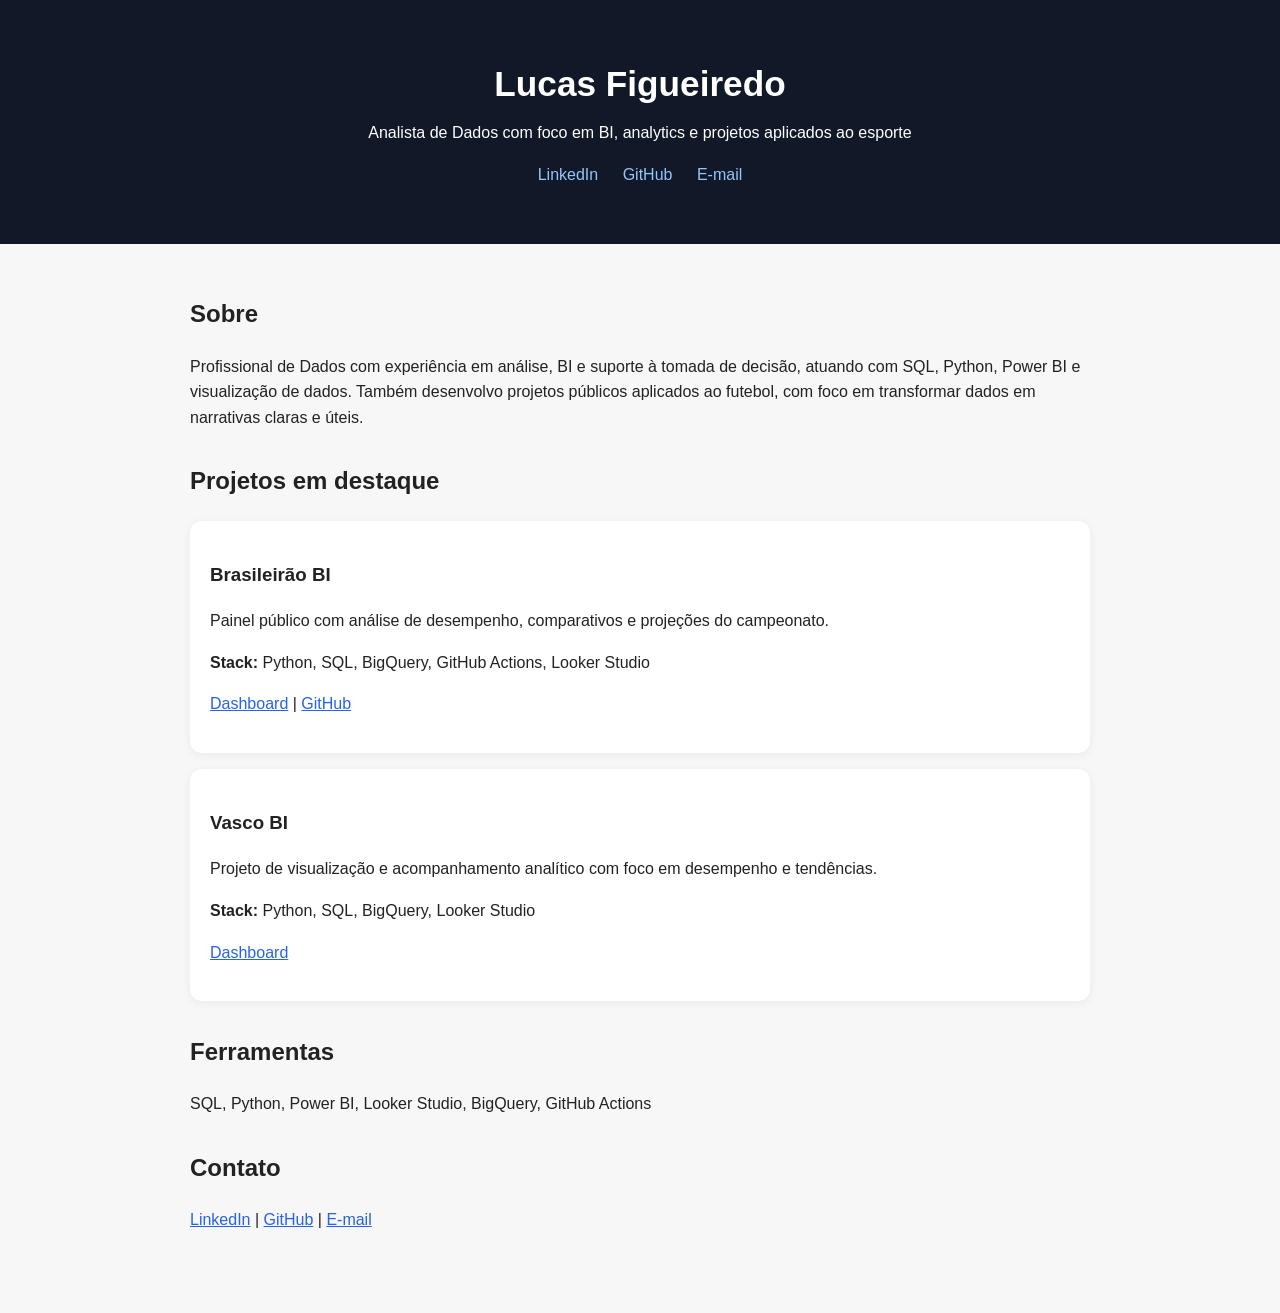
==== index.html @ 94f234cd "Primeira versão do portfólio" ====
<!DOCTYPE html>
<html lang="pt-BR">
<head>
  <meta charset="UTF-8" />
  <meta name="viewport" content="width=device-width, initial-scale=1.0" />
  <title>Lucas Figueiredo | Portfólio</title>
  <link rel="stylesheet" href="style.css" />
</head>
<body>
  <header class="hero">
    <h1>Lucas Figueiredo</h1>
    <p>Analista de Dados com foco em BI, analytics e projetos aplicados ao esporte</p>
    <div class="links">
      <a href="https://www.linkedin.com/in/lucas-figueiredo-analista-dados/" target="_blank">LinkedIn</a>
      <a href="https://github.com/lucasbf7" target="_blank">GitHub</a>
      <a href="mailto:lucasborges_06@hotmail.com">E-mail</a>
    </div>
  </header>

  <main class="container">
    <section>
      <h2>Sobre</h2>
      <p>
        Profissional de Dados com experiência em análise, BI e suporte à tomada de decisão,
        atuando com SQL, Python, Power BI e visualização de dados. Também desenvolvo projetos
        públicos aplicados ao futebol, com foco em transformar dados em narrativas claras e úteis.
      </p>
    </section>

    <section>
      <h2>Projetos em destaque</h2>

      <article class="card">
        <h3>Brasileirão BI</h3>
        <p>Painel público com análise de desempenho, comparativos e projeções do campeonato.</p>
        <p><strong>Stack:</strong> Python, SQL, BigQuery, GitHub Actions, Looker Studio</p>
        <p>
          <a href="https://lookerstudio.google.com/reporting/4701d9f9-2b46-453e-9e37-fef7763c73ac" target="_blank">Dashboard</a> |
          <a href="https://github.com/lucasbf7/brasileirao-bi" target="_blank">GitHub</a>
        </p>
      </article>

      <article class="card">
        <h3>Vasco BI</h3>
        <p>Projeto de visualização e acompanhamento analítico com foco em desempenho e tendências.</p>
        <p><strong>Stack:</strong> Python, SQL, BigQuery, Looker Studio</p>
        <p>
          <a href="https://app.powerbi.com/links/hFPnpDhlDV?ctid=da49a844-e2e3-40af-86a6-c3819d704f49&pbi_source=linkShare&bookmarkGuid=3bc10e4a-d702-469b-a742-91bf845277e7" target="_blank">Dashboard</a>
        </p>
      </article>
    </section>

    <section>
      <h2>Ferramentas</h2>
      <p>SQL, Python, Power BI, Looker Studio, BigQuery, GitHub Actions</p>
    </section>

    <section>
      <h2>Contato</h2>
      <p>
        <a href="https://www.linkedin.com/in/lucas-figueiredo-analista-dados/" target="_blank">LinkedIn</a> |
        <a href="https://github.com/lucasbf7" target="_blank">GitHub</a> |
        <a href="mailto:lucasborges_06@hotmail.com">E-mail</a>
      </p>
    </section>
  </main>
</body>
</html>
---- style.css ----
body {
  margin: 0;
  font-family: Arial, sans-serif;
  background: #f7f7f7;
  color: #222;
  line-height: 1.6;
}

.hero {
  background: #111827;
  color: white;
  padding: 56px 24px;
  text-align: center;
}

.hero h1 {
  margin: 0 0 8px;
  font-size: 2.2rem;
}

.hero p {
  margin: 0 0 16px;
}

.links a {
  color: #93c5fd;
  margin: 0 10px;
  text-decoration: none;
}

.container {
  max-width: 900px;
  margin: 0 auto;
  padding: 32px 20px 48px;
}

section {
  margin-bottom: 32px;
}

.card {
  background: white;
  padding: 20px;
  border-radius: 12px;
  margin-bottom: 16px;
  box-shadow: 0 2px 10px rgba(0,0,0,0.06);
}

a {
  color: #2563eb;
}
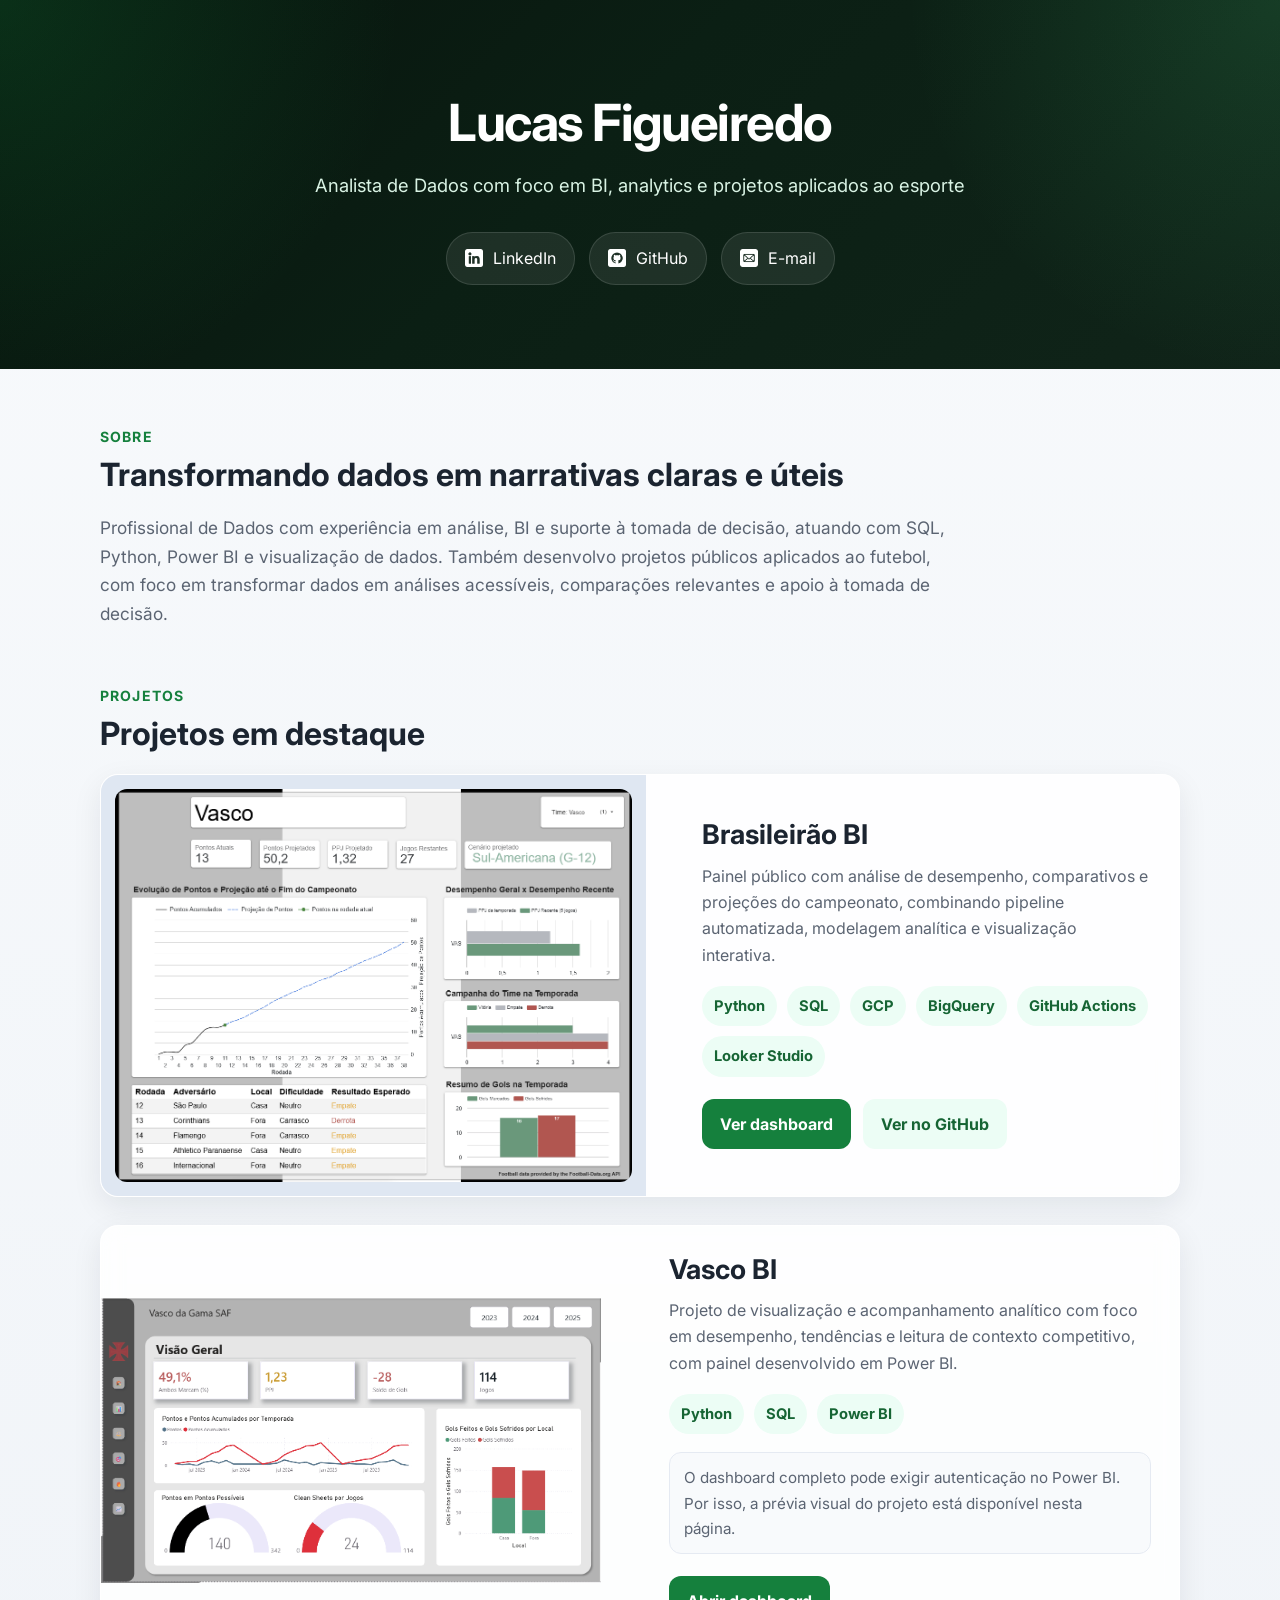
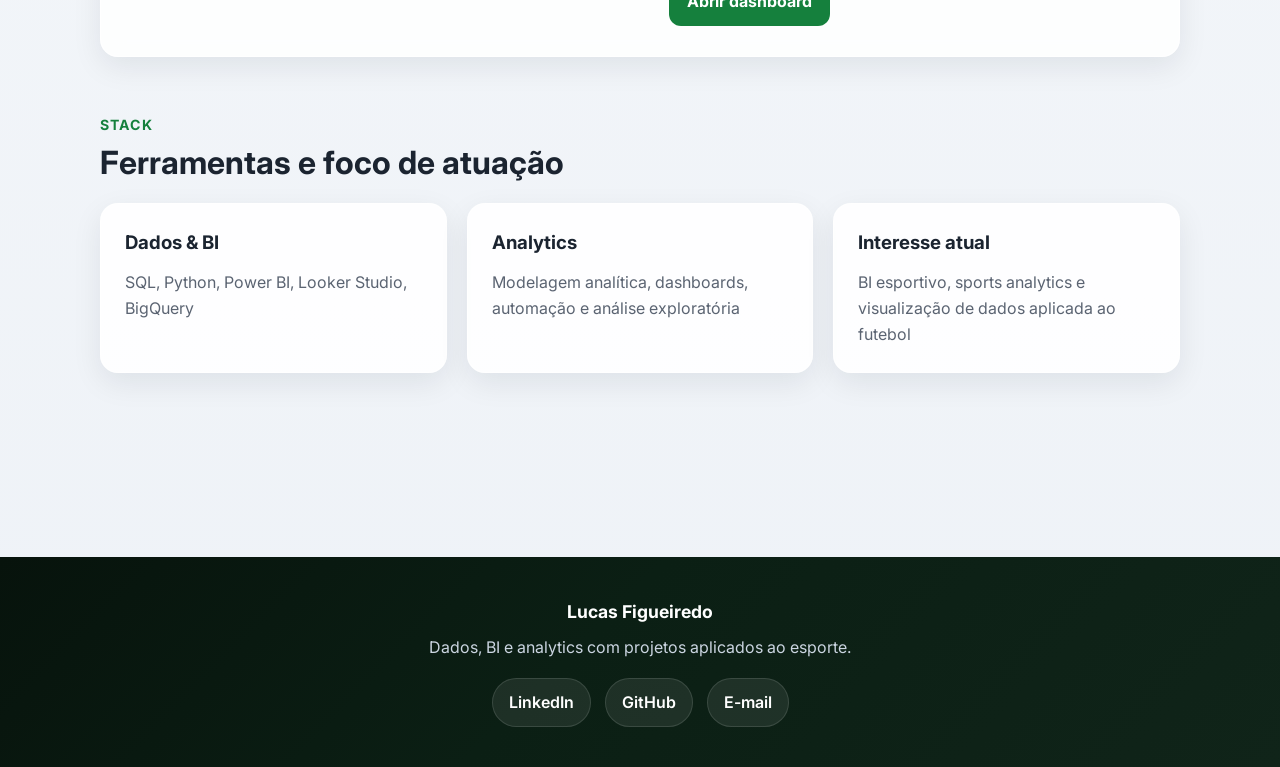
==== commit 04922aea: "Atualizando css, imagens e design" ====
--- a/index.html
+++ b/index.html
@@ -3,66 +3,207 @@
 <head>
   <meta charset="UTF-8" />
   <meta name="viewport" content="width=device-width, initial-scale=1.0" />
+  <link rel="preconnect" href="https://fonts.googleapis.com" />
+  <link rel="preconnect" href="https://fonts.gstatic.com" crossorigin />
+  <link
+    href="https://fonts.googleapis.com/css2?family=Inter:wght@400;500;600;700;800&display=swap"
+    rel="stylesheet"
+  />
   <title>Lucas Figueiredo | Portfólio</title>
   <link rel="stylesheet" href="style.css" />
 </head>
 <body>
   <header class="hero">
-    <h1>Lucas Figueiredo</h1>
-    <p>Analista de Dados com foco em BI, analytics e projetos aplicados ao esporte</p>
-    <div class="links">
-      <a href="https://www.linkedin.com/in/lucas-figueiredo-analista-dados/" target="_blank">LinkedIn</a>
-      <a href="https://github.com/lucasbf7" target="_blank">GitHub</a>
-      <a href="mailto:lucasborges_06@hotmail.com">E-mail</a>
+    <div class="hero-content">
+      <h1>Lucas Figueiredo</h1>
+      <p class="subtitle">
+        Analista de Dados com foco em BI, analytics e projetos aplicados ao esporte
+      </p>
+
+      <div class="hero-links">
+        <a
+          href="https://www.linkedin.com/in/lucas-figueiredo-analista-dados/"
+          target="_blank"
+          rel="noopener noreferrer"
+        >
+          <img src="assets/icons/linkedin.png" alt="LinkedIn" />
+          LinkedIn
+        </a>
+
+        <a
+          href="https://github.com/lucasbf7"
+          target="_blank"
+          rel="noopener noreferrer"
+        >
+          <img src="assets/icons/github.png" alt="GitHub" />
+          GitHub
+        </a>
+
+        <a href="mailto:lucasborges_06@hotmail.com">
+          <img src="assets/icons/email.png" alt="E-mail" />
+          E-mail
+        </a>
+      </div>
     </div>
   </header>
 
   <main class="container">
-    <section>
-      <h2>Sobre</h2>
-      <p>
+    <section class="section intro">
+      <div class="section-header">
+        <p class="section-label">Sobre</p>
+        <h2>Transformando dados em narrativas claras e úteis</h2>
+      </div>
+
+      <p class="lead">
         Profissional de Dados com experiência em análise, BI e suporte à tomada de decisão,
         atuando com SQL, Python, Power BI e visualização de dados. Também desenvolvo projetos
-        públicos aplicados ao futebol, com foco em transformar dados em narrativas claras e úteis.
+        públicos aplicados ao futebol, com foco em transformar dados em análises acessíveis,
+        comparações relevantes e apoio à tomada de decisão.
       </p>
     </section>
 
-    <section>
-      <h2>Projetos em destaque</h2>
-
-      <article class="card">
-        <h3>Brasileirão BI</h3>
-        <p>Painel público com análise de desempenho, comparativos e projeções do campeonato.</p>
-        <p><strong>Stack:</strong> Python, SQL, BigQuery, GitHub Actions, Looker Studio</p>
-        <p>
-          <a href="https://lookerstudio.google.com/reporting/4701d9f9-2b46-453e-9e37-fef7763c73ac" target="_blank">Dashboard</a> |
-          <a href="https://github.com/lucasbf7/brasileirao-bi" target="_blank">GitHub</a>
-        </p>
+    <section class="section">
+      <div class="section-header">
+        <p class="section-label">Projetos</p>
+        <h2>Projetos em destaque</h2>
+      </div>
+
+      <article class="project-card">
+        <div class="project-image">
+          <img
+            src="assets/projects/brasileirao-bi.png"
+            alt="Preview do projeto Brasileirão BI"
+          />
+        </div>
+
+        <div class="project-content">
+          <h3>Brasileirão BI</h3>
+          <p>
+            Painel público com análise de desempenho, comparativos e projeções do campeonato,
+            combinando pipeline automatizada, modelagem analítica e visualização interativa.
+          </p>
+
+          <div class="tags">
+            <span>Python</span>
+            <span>SQL</span>
+            <span>GCP</span>
+            <span>BigQuery</span>
+            <span>GitHub Actions</span>
+            <span>Looker Studio</span>
+          </div>
+
+          <div class="project-links">
+            <a
+              class="btn btn-primary"
+              href="https://lookerstudio.google.com/reporting/4701d9f9-2b46-453e-9e37-fef7763c73ac"
+              target="_blank"
+              rel="noopener noreferrer"
+            >
+              Ver dashboard
+            </a>
+
+            <a
+              class="btn btn-secondary"
+              href="https://github.com/lucasbf7/brasileirao-bi"
+              target="_blank"
+              rel="noopener noreferrer"
+            >
+              Ver no GitHub
+            </a>
+          </div>
+        </div>
       </article>
 
-      <article class="card">
-        <h3>Vasco BI</h3>
-        <p>Projeto de visualização e acompanhamento analítico com foco em desempenho e tendências.</p>
-        <p><strong>Stack:</strong> Python, SQL, BigQuery, Looker Studio</p>
-        <p>
-          <a href="https://app.powerbi.com/links/hFPnpDhlDV?ctid=da49a844-e2e3-40af-86a6-c3819d704f49&pbi_source=linkShare&bookmarkGuid=3bc10e4a-d702-469b-a742-91bf845277e7" target="_blank">Dashboard</a>
-        </p>
+      <article class="project-card project-card-vasco">
+        <div class="project-image project-image-vasco">
+          <img
+            src="assets/projects/vasco-bi_1.png"
+            alt="Preview do projeto Vasco BI"
+          />
+        </div>
+
+        <div class="project-content">
+          <h3>Vasco BI</h3>
+          <p>
+            Projeto de visualização e acompanhamento analítico com foco em desempenho,
+            tendências e leitura de contexto competitivo, com painel desenvolvido em Power BI.
+          </p>
+
+          <div class="tags">
+            <span>Python</span>
+            <span>SQL</span>
+            <span>Power BI</span>
+          </div>
+
+          <p class="project-note">
+            O dashboard completo pode exigir autenticação no Power BI. Por isso, a prévia visual
+            do projeto está disponível nesta página.
+          </p>
+
+          <div class="project-links">
+            <a
+              class="btn btn-primary"
+              href="https://app.powerbi.com/links/hFPnpDhlDV?ctid=da49a844-e2e3-40af-86a6-c3819d704f49&pbi_source=linkShare&bookmarkGuid=3bc10e4a-d702-469b-a742-91bf845277e7"
+              target="_blank"
+              rel="noopener noreferrer"
+            >
+              Abrir dashboard
+            </a>
+          </div>
+        </div>
       </article>
     </section>
 
-    <section>
-      <h2>Ferramentas</h2>
-      <p>SQL, Python, Power BI, Looker Studio, BigQuery, GitHub Actions</p>
-    </section>
-
-    <section>
-      <h2>Contato</h2>
-      <p>
-        <a href="https://www.linkedin.com/in/lucas-figueiredo-analista-dados/" target="_blank">LinkedIn</a> |
-        <a href="https://github.com/lucasbf7" target="_blank">GitHub</a> |
-        <a href="mailto:lucasborges_06@hotmail.com">E-mail</a>
-      </p>
+    <section class="section">
+      <div class="section-header">
+        <p class="section-label">Stack</p>
+        <h2>Ferramentas e foco de atuação</h2>
+      </div>
+
+      <div class="tools-grid">
+        <div class="tool-box">
+          <h3>Dados & BI</h3>
+          <p>SQL, Python, Power BI, Looker Studio, BigQuery</p>
+        </div>
+
+        <div class="tool-box">
+          <h3>Analytics</h3>
+          <p>Modelagem analítica, dashboards, automação e análise exploratória</p>
+        </div>
+
+        <div class="tool-box">
+          <h3>Interesse atual</h3>
+          <p>BI esportivo, sports analytics e visualização de dados aplicada ao futebol</p>
+        </div>
+      </div>
     </section>
   </main>
+
+  <footer class="site-footer">
+    <div class="footer-content">
+      <p class="footer-title">Lucas Figueiredo</p>
+      <p class="footer-text">Dados, BI e analytics com projetos aplicados ao esporte.</p>
+
+      <div class="footer-links">
+        <a
+          href="https://www.linkedin.com/in/lucas-figueiredo-analista-dados/"
+          target="_blank"
+          rel="noopener noreferrer"
+        >
+          LinkedIn
+        </a>
+
+        <a
+          href="https://github.com/lucasbf7"
+          target="_blank"
+          rel="noopener noreferrer"
+        >
+          GitHub
+        </a>
+
+        <a href="mailto:lucasborges_06@hotmail.com">E-mail</a>
+      </div>
+    </div>
+  </footer>
 </body>
 </html>
--- a/style.css
+++ b/style.css
@@ -1,51 +1,406 @@
+* {
+  box-sizing: border-box;
+}
+
+:root {
+  --surface: #ffffff;
+  --surface-soft: #f4f7fb;
+  --text: #1b2430;
+  --muted: #5b6472;
+
+  --primary: #15803d;
+  --primary-dark: #166534;
+  --primary-soft: #dcfce7;
+  --primary-soft-text: #166534;
+
+  --border: #e5eaf2;
+  --shadow: 0 10px 30px rgba(15, 23, 42, 0.08);
+  --shadow-hover: 0 18px 40px rgba(15, 23, 42, 0.12);
+  --radius: 18px;
+  --container: 1120px;
+}
+
+html {
+  scroll-behavior: smooth;
+}
+
 body {
   margin: 0;
-  font-family: Arial, sans-serif;
-  background: #f7f7f7;
-  color: #222;
-  line-height: 1.6;
+  font-family: "Inter", Arial, sans-serif;
+  background: linear-gradient(180deg, #f8fafc 0%, #eef2f7 100%);
+  color: var(--text);
+  line-height: 1.65;
+}
+
+img {
+  max-width: 100%;
+  display: block;
+}
+
+a {
+  color: var(--primary);
+  text-decoration: none;
+}
+
+a:hover {
+  text-decoration: none;
 }
 
 .hero {
-  background: #111827;
+  background:
+    radial-gradient(circle at top left, rgba(22, 163, 74, 0.2), transparent 30%),
+    radial-gradient(circle at top right, rgba(74, 222, 128, 0.14), transparent 28%),
+    linear-gradient(135deg, #07130c 0%, #0b1f14 45%, #102419 100%);
   color: white;
-  padding: 56px 24px;
+  padding: 96px 24px 84px;
+  position: relative;
+  overflow: hidden;
+}
+
+.hero-content {
+  max-width: 980px;
+  margin: 0 auto;
   text-align: center;
 }
 
 .hero h1 {
+  margin: 0;
+  font-size: clamp(2.6rem, 4vw, 4.2rem);
+  line-height: 1.05;
+  letter-spacing: -0.03em;
+}
+
+.subtitle {
+  max-width: 760px;
+  margin: 20px auto 0;
+  font-size: 1.15rem;
+  color: #d9f3e4;
+}
+
+.hero-links {
+  display: flex;
+  justify-content: center;
+  flex-wrap: wrap;
+  gap: 14px;
+  margin-top: 32px;
+}
+
+.hero-links a {
+  display: inline-flex;
+  align-items: center;
+  gap: 10px;
+  padding: 12px 18px;
+  border-radius: 999px;
+  background: rgba(255, 255, 255, 0.08);
+  color: white;
+  border: 1px solid rgba(255, 255, 255, 0.12);
+  transition: transform 0.2s ease, background 0.2s ease;
+}
+
+.hero-links a:hover {
+  transform: translateY(-2px);
+  background: rgba(255, 255, 255, 0.14);
+}
+
+.hero-links img {
+  width: 18px;
+  height: 18px;
+  object-fit: contain;
+  filter: brightness(0) invert(1);
+}
+
+.container {
+  max-width: var(--container);
+  margin: 0 auto;
+  padding: 56px 20px 72px;
+}
+
+.section {
+  margin-bottom: 56px;
+}
+
+.section-header {
+  margin-bottom: 20px;
+}
+
+.section-label {
   margin: 0 0 8px;
-  font-size: 2.2rem;
-}
-
-.hero p {
-  margin: 0 0 16px;
-}
-
-.links a {
-  color: #93c5fd;
-  margin: 0 10px;
-  text-decoration: none;
-}
-
-.container {
-  max-width: 900px;
+  font-size: 0.88rem;
+  text-transform: uppercase;
+  letter-spacing: 0.08em;
+  color: var(--primary);
+  font-weight: 700;
+}
+
+.section h2 {
+  margin: 0;
+  font-size: 2rem;
+  line-height: 1.2;
+}
+
+.lead {
+  max-width: 860px;
+  font-size: 1.08rem;
+  color: var(--muted);
+}
+
+.project-card {
+  display: grid;
+  grid-template-columns: minmax(0, 1.08fr) minmax(320px, 1fr);
+  gap: 28px;
+  align-items: center;
+  background: rgba(255, 255, 255, 0.86);
+  backdrop-filter: blur(10px);
+  border: 1px solid rgba(255, 255, 255, 0.7);
+  border-radius: var(--radius);
+  box-shadow: var(--shadow);
+  overflow: hidden;
+  margin-bottom: 28px;
+  transition: transform 0.25s ease, box-shadow 0.25s ease;
+}
+
+.project-card:hover {
+  transform: translateY(-4px);
+  box-shadow: var(--shadow-hover);
+}
+
+.project-image {
+  background: #dfe7f2;
+  display: flex;
+  align-items: center;
+  justify-content: center;
+  padding: 14px;
+  min-height: 320px;
+}
+
+.project-image img {
+  width: 100%;
+  height: auto;
+  max-height: 440px;
+  object-fit: contain;
+  border-radius: 12px;
+}
+
+.project-content {
+  padding: 28px 28px 30px;
+}
+
+.project-content h3 {
+  margin: 0 0 12px;
+  font-size: 1.7rem;
+  line-height: 1.15;
+}
+
+.project-content p {
+  margin-top: 0;
+  color: var(--muted);
+}
+
+.tags {
+  display: flex;
+  flex-wrap: wrap;
+  gap: 10px;
+  margin: 18px 0;
+}
+
+.tags span {
+  display: inline-block;
+  padding: 8px 12px;
+  border-radius: 999px;
+  background: #ecfdf5;
+  color: var(--primary-soft-text);
+  font-size: 0.92rem;
+  font-weight: 700;
+}
+
+.project-note {
+  font-size: 0.95rem;
+  color: #6b7280;
+  background: #f8fafc;
+  border: 1px solid var(--border);
+  padding: 12px 14px;
+  border-radius: 12px;
+}
+
+.project-links {
+  display: flex;
+  flex-wrap: wrap;
+  gap: 12px;
+  margin-top: 22px;
+}
+
+.btn {
+  display: inline-flex;
+  align-items: center;
+  justify-content: center;
+  padding: 12px 18px;
+  border-radius: 12px;
+  font-weight: 700;
+  transition: transform 0.2s ease, background 0.2s ease, opacity 0.2s ease;
+}
+
+.btn:hover {
+  transform: translateY(-2px);
+}
+
+.btn-primary {
+  background: var(--primary);
+  color: white;
+}
+
+.btn-primary:hover {
+  background: var(--primary-dark);
+}
+
+.btn-secondary {
+  background: #ecfdf5;
+  color: var(--primary-dark);
+}
+
+.btn-secondary:hover {
+  background: #dff7e8;
+}
+
+.tools-grid {
+  display: grid;
+  grid-template-columns: repeat(3, 1fr);
+  gap: 20px;
+}
+
+.tool-box {
+  background: rgba(255, 255, 255, 0.88);
+  border: 1px solid rgba(255, 255, 255, 0.75);
+  border-radius: var(--radius);
+  padding: 24px;
+  box-shadow: var(--shadow);
+}
+
+.tool-box h3 {
+  margin-top: 0;
+  margin-bottom: 10px;
+}
+
+.tool-box p {
+  margin: 0;
+  color: var(--muted);
+}
+
+/* Ajuste específico para o Vasco BI */
+.project-card-vasco {
+  grid-template-columns: minmax(0, 0.95fr) minmax(340px, 1fr);
+}
+
+.project-image-vasco {
+  background: transparent;
+  min-height: 280px;
+  padding: 12px 12px 12px 0;
+}
+
+.project-image-vasco img {
+  width: 100%;
+  max-width: 680px;
+  height: auto;
+  max-height: 360px;
+  object-fit: contain;
   margin: 0 auto;
-  padding: 32px 20px 48px;
-}
-
-section {
-  margin-bottom: 32px;
-}
-
-.card {
-  background: white;
-  padding: 20px;
-  border-radius: 12px;
-  margin-bottom: 16px;
-  box-shadow: 0 2px 10px rgba(0,0,0,0.06);
-}
-
-a {
-  color: #2563eb;
+  border-radius: 0;
+  box-shadow: none;
+}
+
+.site-footer {
+  margin-top: 56px;
+  background: linear-gradient(135deg, #07130c 0%, #0b1f14 45%, #102419 100%);
+  color: white;
+  padding: 40px 20px;
+}
+
+.footer-content {
+  max-width: var(--container);
+  margin: 0 auto;
+  text-align: center;
+}
+
+.footer-title {
+  margin: 0 0 8px;
+  font-size: 1.1rem;
+  font-weight: 700;
+}
+
+.footer-text {
+  margin: 0 0 18px;
+  color: #cbd5e1;
+}
+
+.footer-links {
+  display: flex;
+  justify-content: center;
+  flex-wrap: wrap;
+  gap: 14px;
+}
+
+.footer-links a {
+  display: inline-block;
+  padding: 10px 16px;
+  border-radius: 999px;
+  background: rgba(255, 255, 255, 0.08);
+  color: white;
+  border: 1px solid rgba(255, 255, 255, 0.12);
+  font-weight: 600;
+}
+
+.footer-links a:hover {
+  background: rgba(255, 255, 255, 0.14);
+}
+
+@media (max-width: 980px) {
+  .project-card,
+  .project-card-vasco {
+    grid-template-columns: 1fr;
+  }
+
+  .project-image,
+  .project-image-vasco {
+    min-height: auto;
+    padding: 16px;
+  }
+
+  .project-image img,
+  .project-image-vasco img {
+    max-height: none;
+  }
+
+  .tools-grid {
+    grid-template-columns: 1fr;
+  }
+}
+
+@media (max-width: 640px) {
+  .hero {
+    padding: 72px 20px 60px;
+  }
+
+  .hero-links {
+    gap: 10px;
+  }
+
+  .hero-links a {
+    width: 100%;
+    justify-content: center;
+  }
+
+  .container {
+    padding: 44px 16px 60px;
+  }
+
+  .project-content {
+    padding: 22px;
+  }
+
+  .section h2 {
+    font-size: 1.7rem;
+  }
+
+  .lead {
+    font-size: 1rem;
+  }
 }
